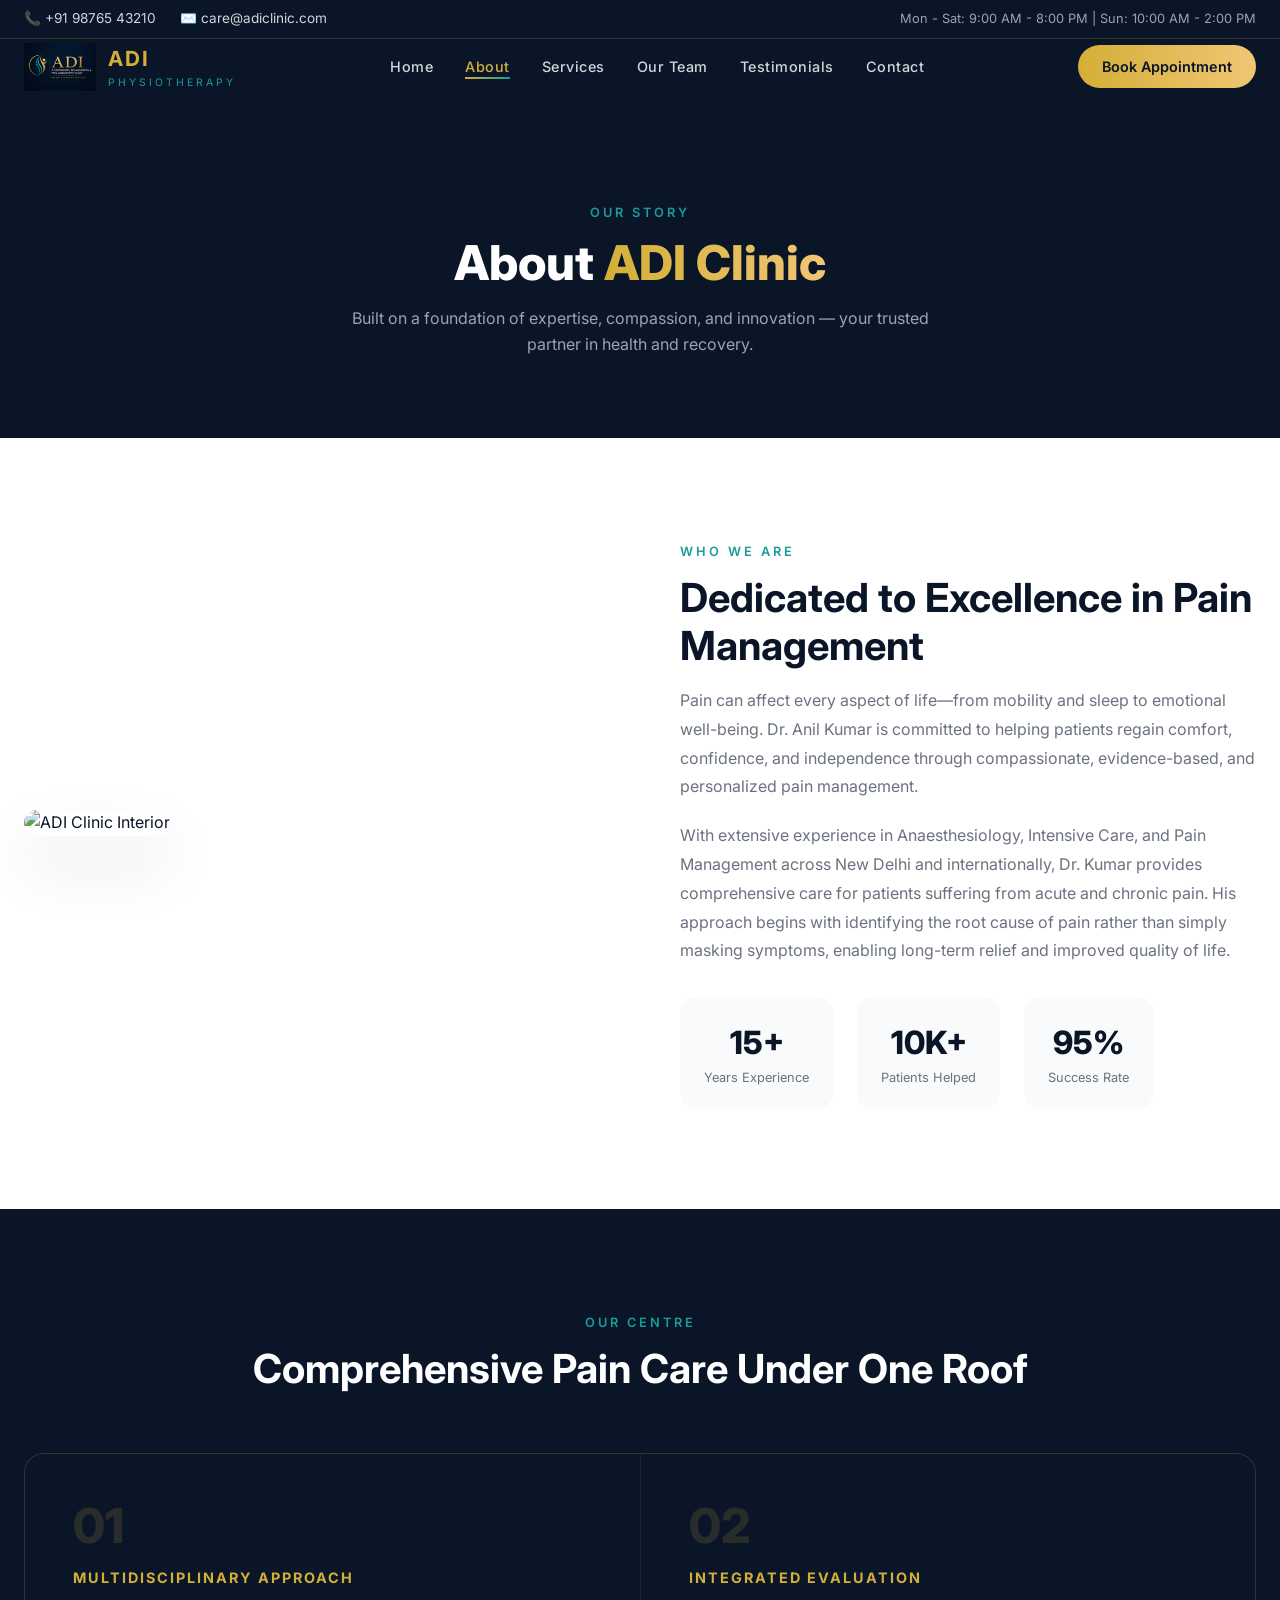
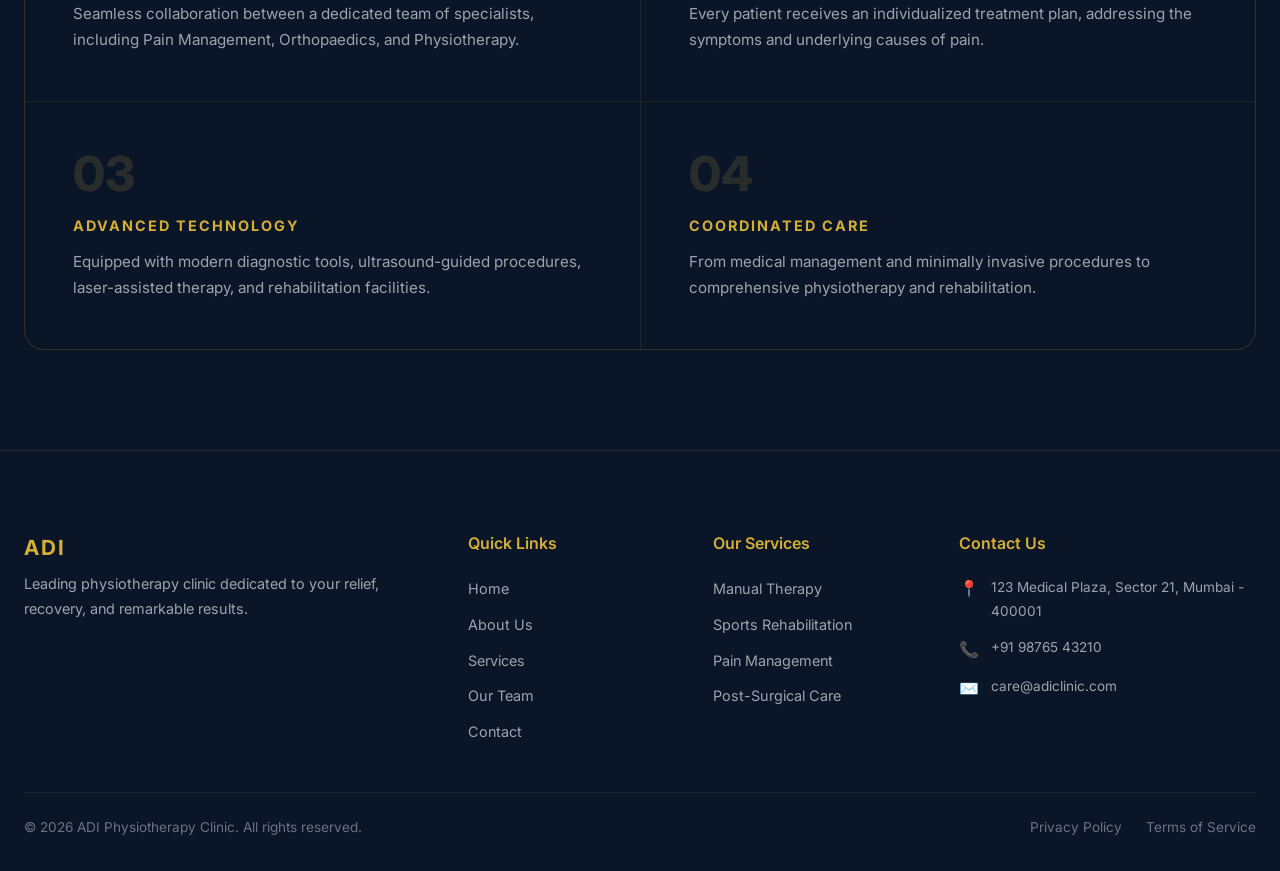
==== about.html @ 456bd3ba "Initial commit: Dr. Anil Kumar Pain Management Clinic Website - Complete HTML/CSS/JS frontend" ====
<!DOCTYPE html>
<html lang="en">
<head>
    <meta charset="UTF-8">
    <meta name="viewport" content="width=device-width, initial-scale=1.0">
    <meta name="description" content="About ADI Physiotherapy Clinic - Our story, philosophy, and commitment to exceptional patient care.">
    <title>About Us | ADI Physiotherapy Clinic</title>
    <link href="https://fonts.googleapis.com/css2?family=Inter:wght@300;400;500;600;700;800&display=swap" rel="stylesheet">
    <link rel="stylesheet" href="css/style.css">
</head>
<body>
    <!-- TOP BAR -->
    <div class="top-bar">
        <div class="container">
            <div class="top-bar-left">
                <a href="tel:+919876543210">📞 +91 98765 43210</a>
                <a href="mailto:care@adiclinic.com">✉️ care@adiclinic.com</a>
            </div>
            <div class="top-bar-right">Mon - Sat: 9:00 AM - 8:00 PM | Sun: 10:00 AM - 2:00 PM</div>
        </div>
    </div>

    <!-- HEADER -->
    <header id="main-header" class="scrolled">
        <nav class="container">
            <a href="index.html" class="logo-wrap">
                <img src="images/logo.png" alt="ADI Clinic Logo" class="logo-img" onerror="this.style.display='none'">
                <div><div class="logo-text-main">ADI</div><div class="logo-text-sub">PHYSIOTHERAPY</div></div>
            </a>
            <ul class="nav-links">
                <li><a href="index.html">Home</a></li>
                <li><a href="about.html" class="active">About</a></li>
                <li><a href="services.html">Services</a></li>
                <li><a href="team.html">Our Team</a></li>
                <li><a href="testimonials.html">Testimonials</a></li>
                <li><a href="contact.html">Contact</a></li>
            </ul>
            <a href="contact.html" class="btn-nav">Book Appointment</a>
            <button class="hamburger" id="hamburger">&#9776;</button>
        </nav>
    </header>

    <div class="mobile-menu" id="mobile-menu">
        <a href="index.html">Home</a>
        <a href="about.html">About</a>
        <a href="services.html">Services</a>
        <a href="team.html">Our Team</a>
        <a href="testimonials.html">Testimonials</a>
        <a href="contact.html">Contact</a>
    </div>

    <!-- PAGE HERO -->
    <section style="background:var(--navy); padding: 160px 0 80px; text-align:center;">
        <div class="container">
            <span class="section-tag fade-up">Our Story</span>
            <h1 class="hero-title fade-up" style="font-size:3rem; color:var(--white);">About <span>ADI Clinic</span></h1>
            <p style="color:var(--gray-400); max-width:600px; margin:16px auto 0;" class="fade-up">Built on a foundation of expertise, compassion, and innovation — your trusted partner in health and recovery.</p>
        </div>
    </section>

    <!-- ABOUT CONTENT -->
    <section>
        <div class="container">
            <div style="display:grid; grid-template-columns:1fr 1fr; gap:80px; align-items:center;">
                <div class="fade-up">
                    <img src="https://images.unsplash.com/photo-1519494026892-80bbd2d6fd0d?w=700&h=500&fit=crop" alt="ADI Clinic Interior" style="width:100%; border-radius:24px; box-shadow:0 30px 60px rgba(0,0,0,0.1);">
                </div>
                <div class="fade-up delay-2">
                    <span class="section-tag">Who We Are</span>
                    <h2 class="section-title">Dedicated to Excellence in Pain Management</h2>
                    <p style="color:var(--gray-500); line-height:1.8; margin-bottom:20px;">Pain can affect every aspect of life—from mobility and sleep to emotional well-being. Dr. Anil Kumar is committed to helping patients regain comfort, confidence, and independence through compassionate, evidence-based, and personalized pain management.</p>
                    <p style="color:var(--gray-500); line-height:1.8; margin-bottom:32px;">With extensive experience in Anaesthesiology, Intensive Care, and Pain Management across New Delhi and internationally, Dr. Kumar provides comprehensive care for patients suffering from acute and chronic pain. His approach begins with identifying the root cause of pain rather than simply masking symptoms, enabling long-term relief and improved quality of life.</p>
                    <div style="display:flex; gap:24px;">
                        <div style="padding:20px 24px; background:var(--gray-100); border-radius:16px; text-align:center;">
                            <div style="font-size:2rem; font-weight:800; color:var(--navy);">15+</div>
                            <div style="font-size:0.8rem; color:var(--gray-500);">Years Experience</div>
                        </div>
                        <div style="padding:20px 24px; background:var(--gray-100); border-radius:16px; text-align:center;">
                            <div style="font-size:2rem; font-weight:800; color:var(--navy);">10K+</div>
                            <div style="font-size:0.8rem; color:var(--gray-500);">Patients Helped</div>
                        </div>
                        <div style="padding:20px 24px; background:var(--gray-100); border-radius:16px; text-align:center;">
                            <div style="font-size:2rem; font-weight:800; color:var(--navy);">95%</div>
                            <div style="font-size:0.8rem; color:var(--gray-500);">Success Rate</div>
                        </div>
                    </div>
                </div>
            </div>
        </div>
    </section>

    <!-- PHILOSOPHY -->
    <section class="about-bg">
        <div class="container">
            <div class="fade-up" style="text-align:center; margin-bottom:60px;">
                <span class="section-tag">Our Centre</span>
                <h2 class="section-title white">Comprehensive Pain Care Under One Roof</h2>
            </div>
            <div class="manifesto-grid fade-up">
                <div class="manifesto-item"><div class="manifesto-num">01</div><h3>MULTIDISCIPLINARY APPROACH</h3><p>Seamless collaboration between a dedicated team of specialists, including Pain Management, Orthopaedics, and Physiotherapy.</p></div>
                <div class="manifesto-item"><div class="manifesto-num">02</div><h3>INTEGRATED EVALUATION</h3><p>Every patient receives an individualized treatment plan, addressing the symptoms and underlying causes of pain.</p></div>
                <div class="manifesto-item"><div class="manifesto-num">03</div><h3>ADVANCED TECHNOLOGY</h3><p>Equipped with modern diagnostic tools, ultrasound-guided procedures, laser-assisted therapy, and rehabilitation facilities.</p></div>
                <div class="manifesto-item"><div class="manifesto-num">04</div><h3>COORDINATED CARE</h3><p>From medical management and minimally invasive procedures to comprehensive physiotherapy and rehabilitation.</p></div>
            </div>
        </div>
    </section>

    <!-- FOOTER -->
    <footer>
        <div class="container">
            <div class="footer-grid">
                <div class="footer-col">
                    <div class="logo-text-main" style="margin-bottom:8px;">ADI</div>
                    <p>Leading physiotherapy clinic dedicated to your relief, recovery, and remarkable results.</p>
                </div>
                <div class="footer-col"><h3>Quick Links</h3><ul><li><a href="index.html">Home</a></li><li><a href="about.html">About Us</a></li><li><a href="services.html">Services</a></li><li><a href="team.html">Our Team</a></li><li><a href="contact.html">Contact</a></li></ul></div>
                <div class="footer-col"><h3>Our Services</h3><ul><li><a href="services.html">Manual Therapy</a></li><li><a href="services.html">Sports Rehabilitation</a></li><li><a href="services.html">Pain Management</a></li><li><a href="services.html">Post-Surgical Care</a></li></ul></div>
                <div class="footer-col"><h3>Contact Us</h3><div class="footer-ci"><span>📍</span><p>123 Medical Plaza, Sector 21, Mumbai - 400001</p></div><div class="footer-ci"><span>📞</span><a href="tel:+919876543210">+91 98765 43210</a></div><div class="footer-ci"><span>✉️</span><a href="mailto:care@adiclinic.com">care@adiclinic.com</a></div></div>
            </div>
            <div class="footer-bottom"><p>&copy; 2026 ADI Physiotherapy Clinic. All rights reserved.</p><div class="footer-bottom-links"><a href="#">Privacy Policy</a><a href="#">Terms of Service</a></div></div>
        </div>
    </footer>

    <script src="js/main.js"></script>
</body>
</html>
---- css/style.css ----
/* ============================================================
   ADI Physiotherapy Clinic - Main Stylesheet
   Cloned from Emergent React App
   Colors: Navy #0a1628 | Gold #d4af37 | Teal #1a9b9b
   ============================================================ */

@import url('https://fonts.googleapis.com/css2?family=Inter:wght@300;400;500;600;700;800&display=swap');

:root {
  --navy: #0a1628;
  --navy-mid: #0d1b2a;
  --gold: #d4af37;
  --gold-light: #f0c674;
  --teal: #1a9b9b;
  --white: #ffffff;
  --gray-100: #f9fafb;
  --gray-200: #e5e7eb;
  --gray-300: #d1d5db;
  --gray-400: #9ca3af;
  --gray-500: #6b7280;
  --transition: all 0.3s ease;
}

*, *::before, *::after { margin: 0; padding: 0; box-sizing: border-box; }

html { scroll-behavior: smooth; }

body {
  font-family: 'Inter', sans-serif;
  background-color: var(--white);
  color: var(--navy);
  overflow-x: hidden;
  line-height: 1.6;
}

a { text-decoration: none; color: inherit; }
img { max-width: 100%; }
button { cursor: pointer; border: none; font-family: inherit; }

.container {
  max-width: 1280px;
  margin: 0 auto;
  padding: 0 24px;
}

/* ===== TOP BAR ===== */
.top-bar {
  background-color: var(--navy);
  border-bottom: 1px solid rgba(212, 175, 55, 0.2);
  padding: 8px 0;
}
.top-bar .container {
  display: flex;
  justify-content: space-between;
  align-items: center;
  font-size: 0.85rem;
}
.top-bar-left {
  display: flex;
  align-items: center;
  gap: 24px;
  color: var(--gray-300);
}
.top-bar-left a {
  display: flex;
  align-items: center;
  gap: 8px;
  color: var(--gray-300);
  transition: var(--transition);
}
.top-bar-left a:hover { color: var(--gold); }
.top-bar-right {
  color: var(--gray-400);
  font-size: 0.8rem;
}

/* ===== HEADER / NAV ===== */
header {
  position: fixed;
  top: 42px;
  left: 0;
  right: 0;
  z-index: 999;
  transition: background 0.5s ease, backdrop-filter 0.5s ease, box-shadow 0.5s ease;
}
header.scrolled {
  background: rgba(10, 22, 40, 0.95);
  backdrop-filter: blur(20px);
  box-shadow: 0 4px 30px rgba(212, 175, 55, 0.05);
}
header nav {
  padding: 16px 24px;
  max-width: 1280px;
  margin: 0 auto;
  display: flex;
  align-items: center;
  justify-content: space-between;
}
.logo-wrap {
  display: flex;
  align-items: center;
  gap: 12px;
}
.logo-img {
  height: 48px;
  width: auto;
}
.logo-text-main {
  font-size: 1.3rem;
  font-weight: 700;
  color: var(--gold);
  letter-spacing: 2px;
}
.logo-text-sub {
  font-size: 0.65rem;
  color: var(--teal);
  letter-spacing: 3px;
  text-transform: uppercase;
}
.nav-links {
  display: flex;
  align-items: center;
  gap: 32px;
  list-style: none;
}
.nav-links a {
  color: var(--gray-300);
  font-size: 0.9rem;
  font-weight: 500;
  letter-spacing: 0.5px;
  position: relative;
  padding-bottom: 4px;
  transition: color 0.3s ease;
}
.nav-links a:hover, .nav-links a.active {
  color: var(--gold);
}
.nav-links a::after {
  content: '';
  position: absolute;
  bottom: 0;
  left: 0;
  right: 0;
  height: 2px;
  background: linear-gradient(to right, var(--gold), var(--teal));
  transform: scaleX(0);
  transition: transform 0.3s ease;
}
.nav-links a.active::after, .nav-links a:hover::after {
  transform: scaleX(1);
}
.btn-nav {
  background: linear-gradient(to right, var(--gold), var(--gold-light));
  color: var(--navy);
  padding: 10px 24px;
  border-radius: 50px;
  font-weight: 600;
  font-size: 0.9rem;
  transition: var(--transition);
}
.btn-nav:hover {
  box-shadow: 0 8px 25px rgba(212, 175, 55, 0.5);
  transform: scale(1.05);
}
.hamburger {
  display: none;
  color: var(--gold);
  font-size: 1.5rem;
  background: none;
}

/* Mobile Menu */
.mobile-menu {
  display: none;
  position: fixed;
  top: 42px;
  right: 0;
  bottom: 0;
  width: 300px;
  background: var(--navy-mid);
  z-index: 1000;
  padding: 80px 32px 32px;
  flex-direction: column;
  gap: 24px;
  box-shadow: -5px 0 30px rgba(0,0,0,0.5);
  transform: translateX(100%);
  transition: transform 0.4s ease;
}
.mobile-menu.open {
  display: flex;
  transform: translateX(0);
}
.mobile-menu a {
  color: var(--gray-300);
  font-size: 1.1rem;
  font-weight: 500;
  transition: color 0.3s;
}
.mobile-menu a:hover { color: var(--gold); }

/* ===== HERO ===== */
.hero {
  min-height: 100vh;
  background: var(--navy);
  display: flex;
  align-items: center;
  padding-top: 120px;
  padding-bottom: 80px;
  position: relative;
  overflow: hidden;
}
.hero::before {
  content: '';
  position: absolute;
  top: -200px;
  right: -200px;
  width: 700px;
  height: 700px;
  background: radial-gradient(circle, rgba(212,175,55,0.06) 0%, transparent 70%);
  border-radius: 50%;
}
.hero::after {
  content: '';
  position: absolute;
  bottom: -200px;
  left: -200px;
  width: 600px;
  height: 600px;
  background: radial-gradient(circle, rgba(26,155,155,0.05) 0%, transparent 70%);
  border-radius: 50%;
}
.hero .container {
  display: grid;
  grid-template-columns: 1fr 1fr;
  gap: 60px;
  align-items: center;
  position: relative;
  z-index: 1;
}
.hero-tag {
  display: inline-block;
  background: rgba(212,175,55,0.1);
  border: 1px solid rgba(212,175,55,0.3);
  color: var(--gold);
  padding: 6px 16px;
  border-radius: 50px;
  font-size: 0.8rem;
  font-weight: 600;
  letter-spacing: 2px;
  text-transform: uppercase;
  margin-bottom: 20px;
}
.hero-title {
  font-size: 3.5rem;
  font-weight: 800;
  color: var(--white);
  line-height: 1.15;
  margin-bottom: 16px;
}
.hero-title span {
  background: linear-gradient(to right, var(--gold), var(--gold-light));
  -webkit-background-clip: text;
  -webkit-text-fill-color: transparent;
  background-clip: text;
}
.hero-tagline {
  font-size: 1rem;
  color: var(--teal);
  font-weight: 600;
  letter-spacing: 3px;
  text-transform: uppercase;
  margin-bottom: 24px;
}
.hero-desc {
  font-size: 1.1rem;
  color: var(--gray-400);
  margin-bottom: 40px;
  line-height: 1.8;
}
.hero-btns {
  display: flex;
  gap: 16px;
  flex-wrap: wrap;
  margin-bottom: 50px;
}
.btn-gold {
  display: inline-block;
  background: linear-gradient(to right, var(--gold), var(--gold-light));
  color: var(--navy);
  padding: 14px 32px;
  border-radius: 50px;
  font-weight: 700;
  font-size: 0.95rem;
  transition: var(--transition);
}
.btn-gold:hover {
  box-shadow: 0 10px 30px rgba(212,175,55,0.4);
  transform: translateY(-3px);
}
.btn-outline-gold {
  display: inline-block;
  border: 2px solid rgba(212,175,55,0.4);
  color: var(--gold);
  padding: 14px 32px;
  border-radius: 50px;
  font-weight: 600;
  font-size: 0.95rem;
  transition: var(--transition);
}
.btn-outline-gold:hover {
  background: rgba(212,175,55,0.1);
  border-color: var(--gold);
}
.hero-stats {
  display: flex;
  gap: 40px;
}
.stat-item { text-align: left; }
.stat-number {
  font-size: 1.8rem;
  font-weight: 800;
  color: var(--gold);
  line-height: 1;
}
.stat-label {
  font-size: 0.8rem;
  color: var(--gray-500);
  margin-top: 4px;
}

/* Hero Visual */
.hero-visual {
  position: relative;
  display: flex;
  justify-content: center;
  align-items: center;
}
.hero-circle-outer {
  width: 500px;
  height: 500px;
  border: 1px dashed rgba(212,175,55,0.15);
  border-radius: 50%;
  display: flex;
  align-items: center;
  justify-content: center;
  position: relative;
  animation: rotateSlow 30s linear infinite;
}
.hero-circle-mid {
  width: 380px;
  height: 380px;
  border: 1px dashed rgba(26,155,155,0.2);
  border-radius: 50%;
  display: flex;
  align-items: center;
  justify-content: center;
  position: relative;
  animation: rotateSlow 20s linear infinite reverse;
}
.hero-circle-inner {
  width: 280px;
  height: 280px;
  border-radius: 50%;
  background: linear-gradient(135deg, #0d2040, #162535);
  display: flex;
  align-items: center;
  justify-content: center;
  overflow: hidden;
  box-shadow: 0 0 60px rgba(212,175,55,0.1), inset 0 0 40px rgba(0,0,0,0.3);
}
.hero-circle-inner img {
  width: 100%;
  height: 100%;
  object-fit: cover;
  border-radius: 50%;
}
@keyframes rotateSlow {
  from { transform: rotate(0deg); }
  to { transform: rotate(360deg); }
}
/* Floating badges */
.float-badge {
  position: absolute;
  background: rgba(13, 27, 42, 0.9);
  border: 1px solid rgba(212,175,55,0.2);
  backdrop-filter: blur(10px);
  border-radius: 16px;
  padding: 12px 20px;
  display: flex;
  align-items: center;
  gap: 12px;
  box-shadow: 0 10px 30px rgba(0,0,0,0.3);
  animation: floatBob 4s ease-in-out infinite;
  z-index: 2;
}
.float-badge:nth-child(2) { animation-delay: 2s; }
.float-badge-icon {
  width: 40px;
  height: 40px;
  background: rgba(212,175,55,0.1);
  border-radius: 50%;
  display: flex;
  align-items: center;
  justify-content: center;
  font-size: 1.2rem;
  color: var(--gold);
}
.float-badge-text { color: var(--white); }
.float-badge-text strong { display: block; font-size: 1rem; font-weight: 700; color: var(--gold); }
.float-badge-text span { font-size: 0.75rem; color: var(--gray-400); }
.badge-top { top: 8%; right: 5%; }
.badge-bottom { bottom: 10%; left: 5%; }
@keyframes floatBob {
  0%, 100% { transform: translateY(0px); }
  50% { transform: translateY(-10px); }
}

/* ===== SECTIONS GENERAL ===== */
section { padding: 100px 0; }
.section-tag {
  display: inline-block;
  color: var(--teal);
  font-size: 0.8rem;
  font-weight: 600;
  letter-spacing: 3px;
  text-transform: uppercase;
  margin-bottom: 12px;
}
.section-title {
  font-size: 2.5rem;
  font-weight: 700;
  color: var(--navy);
  line-height: 1.2;
  margin-bottom: 16px;
}
.section-title.white { color: var(--white); }
.section-subtitle {
  font-size: 1rem;
  color: var(--gray-500);
  max-width: 600px;
}
.text-center { text-align: center; }
.text-center .section-subtitle { margin: 0 auto; }

/* ===== ABOUT / MANIFESTO ===== */
.about-bg {
  background-color: var(--navy);
}
.manifesto-grid {
  display: grid;
  grid-template-columns: repeat(2, 1fr);
  gap: 1px;
  background: rgba(212,175,55,0.1);
  border: 1px solid rgba(212,175,55,0.1);
  border-radius: 20px;
  overflow: hidden;
}
.manifesto-item {
  padding: 48px;
  background: var(--navy);
  transition: background 0.3s;
}
.manifesto-item:hover { background: rgba(212,175,55,0.03); }
.manifesto-num {
  font-size: 3rem;
  font-weight: 800;
  color: rgba(212,175,55,0.15);
  line-height: 1;
  margin-bottom: 16px;
}
.manifesto-item h3 {
  font-size: 0.9rem;
  font-weight: 700;
  color: var(--gold);
  letter-spacing: 2px;
  text-transform: uppercase;
  margin-bottom: 12px;
}
.manifesto-item p { color: var(--gray-400); font-size: 0.95rem; line-height: 1.7; }

/* Stats Row */
.stats-row {
  display: grid;
  grid-template-columns: repeat(4, 1fr);
  gap: 2px;
  background: rgba(212,175,55,0.1);
  border-radius: 16px;
  overflow: hidden;
  margin-top: 80px;
}
.stat-box {
  background: rgba(13,27,42,0.8);
  padding: 40px 24px;
  text-align: center;
  transition: background 0.3s;
}
.stat-box:hover { background: rgba(212,175,55,0.05); }
.stat-box-num {
  font-size: 2.5rem;
  font-weight: 800;
  background: linear-gradient(to right, var(--gold), var(--gold-light));
  -webkit-background-clip: text;
  -webkit-text-fill-color: transparent;
  background-clip: text;
  line-height: 1;
  margin-bottom: 8px;
}
.stat-box-label { color: var(--gray-400); font-size: 0.85rem; }

/* ===== SERVICES ===== */
.services-bg { background-color: var(--gray-100); }
.services-grid {
  display: grid;
  grid-template-columns: repeat(3, 1fr);
  gap: 24px;
}
.service-card {
  background: var(--white);
  border: 1px solid var(--gray-200);
  border-radius: 20px;
  padding: 40px;
  transition: var(--transition);
  position: relative;
  overflow: hidden;
}
.service-card::before {
  content: '';
  position: absolute;
  top: 0;
  left: 0;
  right: 0;
  height: 3px;
  background: linear-gradient(to right, var(--gold), var(--teal));
  transform: scaleX(0);
  transition: transform 0.3s;
  transform-origin: left;
}
.service-card:hover::before { transform: scaleX(1); }
.service-card:hover {
  border-color: rgba(212,175,55,0.3);
  box-shadow: 0 20px 40px rgba(0,0,0,0.06);
  transform: translateY(-5px);
}
.service-num {
  font-size: 3rem;
  font-weight: 800;
  color: rgba(10,22,40,0.05);
  line-height: 1;
  margin-bottom: 12px;
}
.service-icon-box {
  width: 56px;
  height: 56px;
  background: linear-gradient(135deg, rgba(212,175,55,0.1), rgba(26,155,155,0.1));
  border-radius: 16px;
  display: flex;
  align-items: center;
  justify-content: center;
  font-size: 1.5rem;
  margin-bottom: 20px;
  color: var(--teal);
}
.service-card h3 {
  font-size: 1.2rem;
  font-weight: 700;
  color: var(--navy);
  margin-bottom: 12px;
}
.service-card p {
  color: var(--gray-500);
  font-size: 0.9rem;
  line-height: 1.7;
  margin-bottom: 20px;
}
.service-features {
  list-style: none;
  display: flex;
  flex-direction: column;
  gap: 8px;
}
.service-features li {
  font-size: 0.85rem;
  color: var(--gray-400);
  display: flex;
  align-items: center;
  gap: 8px;
}
.service-features li::before {
  content: '✦';
  color: var(--gold);
  font-size: 0.65rem;
}

/* ===== TEAM ===== */
.team-grid {
  display: grid;
  grid-template-columns: repeat(4, 1fr);
  gap: 24px;
}
.team-card {
  background: var(--navy);
  border: 1px solid rgba(212,175,55,0.1);
  border-radius: 20px;
  overflow: hidden;
  transition: var(--transition);
}
.team-card:hover {
  border-color: rgba(212,175,55,0.3);
  transform: translateY(-5px);
  box-shadow: 0 20px 40px rgba(0,0,0,0.2);
}
.team-img-wrap {
  position: relative;
  overflow: hidden;
  height: 300px;
}
.team-img-wrap img {
  width: 100%;
  height: 100%;
  object-fit: cover;
  transition: transform 0.5s ease;
}
.team-card:hover .team-img-wrap img { transform: scale(1.05); }
.team-overlay {
  position: absolute;
  inset: 0;
  background: linear-gradient(to top, rgba(10,22,40,0.9), transparent);
}
.team-info { padding: 24px; }
.team-info h3 { color: var(--white); font-size: 1.1rem; margin-bottom: 4px; }
.team-info .role { color: var(--gold); font-size: 0.85rem; font-weight: 500; margin-bottom: 8px; }
.team-info .qual { color: var(--gray-400); font-size: 0.8rem; line-height: 1.5; }
.team-exp {
  display: inline-block;
  background: rgba(212,175,55,0.1);
  border: 1px solid rgba(212,175,55,0.2);
  color: var(--gold);
  padding: 4px 12px;
  border-radius: 50px;
  font-size: 0.8rem;
  margin-top: 12px;
}

/* ===== TESTIMONIALS ===== */
.testi-bg { background: var(--navy); }
.testi-grid {
  display: grid;
  grid-template-columns: repeat(3, 1fr);
  gap: 24px;
}
.testi-card {
  border: 1px solid rgba(212,175,55,0.1);
  border-radius: 20px;
  padding: 40px;
  transition: var(--transition);
  background: rgba(13,27,42,0.5);
}
.testi-card:hover, .testi-card.active {
  background: var(--navy-mid);
  border-color: rgba(212,175,55,0.3);
}
.testi-stars {
  color: var(--gold);
  font-size: 1.1rem;
  letter-spacing: 2px;
  margin-bottom: 16px;
}
.testi-quote {
  font-size: 0.95rem;
  color: var(--gray-300);
  line-height: 1.8;
  margin-bottom: 24px;
  font-style: italic;
}
.testi-name { font-size: 1rem; font-weight: 700; color: var(--white); margin-bottom: 4px; }
.testi-role { font-size: 0.85rem; color: var(--teal); }

/* ===== CONTACT ===== */
.contact-bg { background: var(--gray-100); }
.contact-grid {
  display: grid;
  grid-template-columns: 1fr 1fr;
  gap: 60px;
}
.contact-info h2 { font-size: 2rem; font-weight: 700; margin-bottom: 16px; }
.contact-info p { color: var(--gray-500); margin-bottom: 40px; }
.contact-item {
  display: flex;
  align-items: flex-start;
  gap: 16px;
  margin-bottom: 28px;
}
.contact-icon {
  width: 48px;
  height: 48px;
  background: var(--navy);
  border-radius: 12px;
  display: flex;
  align-items: center;
  justify-content: center;
  font-size: 1.2rem;
  flex-shrink: 0;
  color: var(--teal);
}
.contact-detail h4 { font-size: 0.9rem; font-weight: 600; color: var(--navy); margin-bottom: 4px; }
.contact-detail p { font-size: 0.9rem; color: var(--gray-500); margin: 0; }
.contact-form {
  background: var(--white);
  border-radius: 24px;
  padding: 48px;
  box-shadow: 0 20px 60px rgba(0,0,0,0.05);
}
.form-row { margin-bottom: 20px; }
.form-row label { display: block; font-size: 0.85rem; font-weight: 600; color: var(--navy); margin-bottom: 8px; }
.form-row input, .form-row textarea, .form-row select {
  width: 100%;
  padding: 14px 18px;
  border: 1.5px solid var(--gray-200);
  border-radius: 12px;
  font-family: inherit;
  font-size: 0.95rem;
  outline: none;
  transition: border-color 0.3s;
  background: var(--white);
}
.form-row input:focus, .form-row textarea:focus {
  border-color: var(--gold);
}
.form-row textarea { resize: vertical; min-height: 120px; }
.btn-submit {
  width: 100%;
  background: linear-gradient(to right, var(--gold), var(--gold-light));
  color: var(--navy);
  padding: 15px;
  border-radius: 50px;
  font-weight: 700;
  font-size: 1rem;
  transition: var(--transition);
  border: none;
}
.btn-submit:hover {
  box-shadow: 0 10px 30px rgba(212,175,55,0.4);
  transform: translateY(-2px);
}

/* ===== FOOTER ===== */
footer {
  background: var(--navy);
  border-top: 1px solid rgba(212,175,55,0.15);
  padding: 80px 0 32px;
}
.footer-grid {
  display: grid;
  grid-template-columns: 2fr 1fr 1fr 1.5fr;
  gap: 48px;
  margin-bottom: 48px;
}
.footer-col h3 {
  color: var(--gold);
  font-size: 1rem;
  font-weight: 600;
  margin-bottom: 20px;
}
.footer-col p { color: var(--gray-400); font-size: 0.9rem; line-height: 1.7; }
.footer-col ul { list-style: none; display: flex; flex-direction: column; gap: 10px; }
.footer-col ul a {
  color: var(--gray-400);
  font-size: 0.9rem;
  transition: color 0.3s;
}
.footer-col ul a:hover { color: var(--gold); }
.footer-socials { display: flex; gap: 12px; margin-top: 20px; }
.social-btn {
  width: 40px;
  height: 40px;
  background: rgba(26,155,155,0.1);
  border-radius: 50%;
  display: flex;
  align-items: center;
  justify-content: center;
  color: var(--teal);
  font-size: 1rem;
  transition: var(--transition);
}
.social-btn:hover { background: var(--teal); color: var(--white); }
.footer-ci { display: flex; align-items: flex-start; gap: 12px; margin-bottom: 14px; }
.footer-ci svg, .footer-ci span.ci-icon { color: var(--teal); flex-shrink: 0; margin-top: 2px; }
.footer-ci a, .footer-ci p { color: var(--gray-400); font-size: 0.85rem; margin: 0; transition: color 0.3s; }
.footer-ci a:hover { color: var(--gold); }
.footer-bottom {
  border-top: 1px solid rgba(212,175,55,0.1);
  padding-top: 24px;
  display: flex;
  justify-content: space-between;
  align-items: center;
}
.footer-bottom p { color: var(--gray-500); font-size: 0.85rem; }
.footer-bottom-links { display: flex; gap: 24px; }
.footer-bottom-links a { color: var(--gray-500); font-size: 0.85rem; transition: color 0.3s; }
.footer-bottom-links a:hover { color: var(--gold); }

/* ===== ANIMATIONS ===== */
.fade-up {
  opacity: 0;
  transform: translateY(30px);
  transition: opacity 0.7s ease, transform 0.7s ease;
}
.fade-up.visible {
  opacity: 1;
  transform: translateY(0);
}
.fade-up.delay-1 { transition-delay: 0.1s; }
.fade-up.delay-2 { transition-delay: 0.2s; }
.fade-up.delay-3 { transition-delay: 0.3s; }
.fade-up.delay-4 { transition-delay: 0.4s; }
.fade-up.delay-5 { transition-delay: 0.5s; }

/* ===== RESPONSIVE ===== */
@media (max-width: 1100px) {
  .team-grid { grid-template-columns: repeat(2, 1fr); }
  .services-grid { grid-template-columns: repeat(2, 1fr); }
}

@media (max-width: 900px) {
  .hero .container { grid-template-columns: 1fr; text-align: center; }
  .hero-btns { justify-content: center; }
  .hero-stats { justify-content: center; }
  .hero-visual { display: none; }
  .manifesto-grid { grid-template-columns: 1fr; }
  .stats-row { grid-template-columns: repeat(2, 1fr); }
  .contact-grid { grid-template-columns: 1fr; }
  .footer-grid { grid-template-columns: 1fr 1fr; }
  .testi-grid { grid-template-columns: 1fr; }
}

@media (max-width: 768px) {
  .nav-links, .btn-nav { display: none; }
  .hamburger { display: block; }
  section { padding: 60px 0; }
  .hero-title { font-size: 2.5rem; }
  .section-title { font-size: 2rem; }
  .services-grid { grid-template-columns: 1fr; }
  .team-grid { grid-template-columns: 1fr; }
  .footer-grid { grid-template-columns: 1fr; }
  .footer-bottom { flex-direction: column; gap: 12px; text-align: center; }
  .hero-circle-outer { width: 300px; height: 300px; }
  .hero-circle-mid { width: 220px; height: 220px; }
  .hero-circle-inner { width: 160px; height: 160px; }
}

@media (max-width: 480px) {
  .top-bar-right, .top-bar-left a:last-child { display: none; }
  .stats-row { grid-template-columns: 1fr 1fr; }
  .hero-stats { gap: 20px; }
}

/* Animated SVG Icons */
.icon-animated { transition: transform 0.3s ease; stroke: currentColor; fill: none; stroke-width: 2; stroke-linecap: round; stroke-linejoin: round; }
.service-card:hover .icon-animated { transform: scale(1.2) rotate(5deg); }
.contact-item:hover .icon-animated { transform: scale(1.1) translateY(-2px); }
.footer-ci:hover .icon-animated { transform: scale(1.1) translateX(2px); }
.top-bar-left a:hover .icon-animated { transform: scale(1.1); }
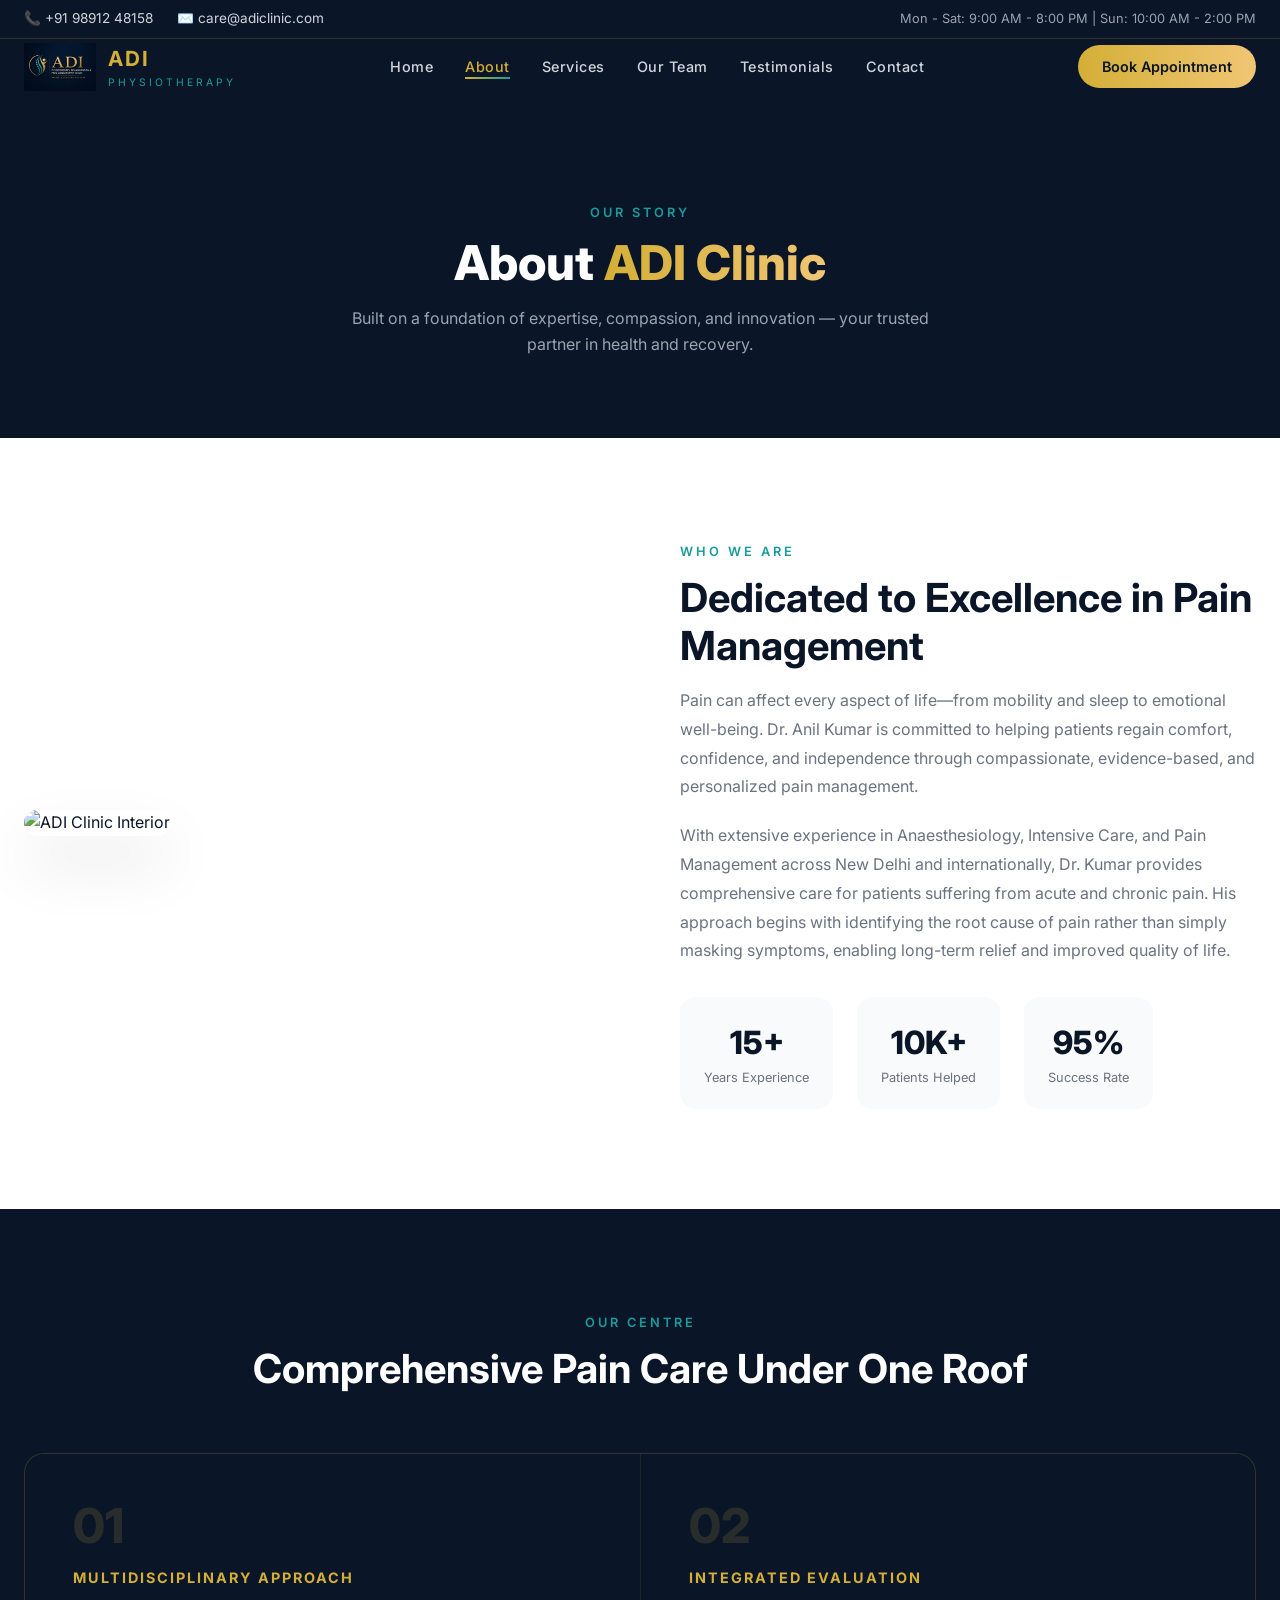
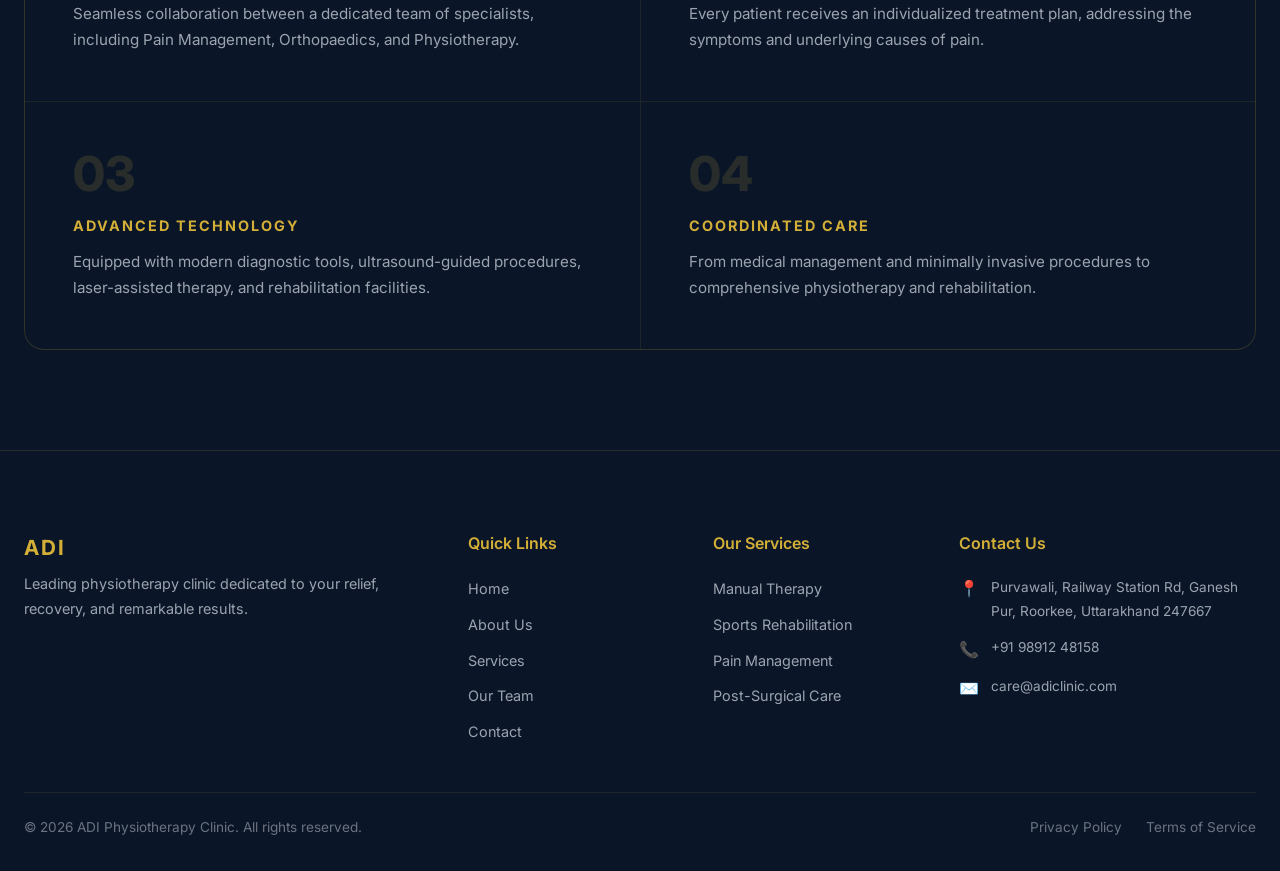
==== commit 723b3939: "Update contact details and remove placeholder doctors" ====
--- a/about.html
+++ b/about.html
@@ -13,7 +13,7 @@
     <div class="top-bar">
         <div class="container">
             <div class="top-bar-left">
-                <a href="tel:+919876543210">📞 +91 98765 43210</a>
+                <a href="tel:+919891248158">📞 +91 98912 48158</a>
                 <a href="mailto:care@adiclinic.com">✉️ care@adiclinic.com</a>
             </div>
             <div class="top-bar-right">Mon - Sat: 9:00 AM - 8:00 PM | Sun: 10:00 AM - 2:00 PM</div>
@@ -115,7 +115,7 @@
                 </div>
                 <div class="footer-col"><h3>Quick Links</h3><ul><li><a href="index.html">Home</a></li><li><a href="about.html">About Us</a></li><li><a href="services.html">Services</a></li><li><a href="team.html">Our Team</a></li><li><a href="contact.html">Contact</a></li></ul></div>
                 <div class="footer-col"><h3>Our Services</h3><ul><li><a href="services.html">Manual Therapy</a></li><li><a href="services.html">Sports Rehabilitation</a></li><li><a href="services.html">Pain Management</a></li><li><a href="services.html">Post-Surgical Care</a></li></ul></div>
-                <div class="footer-col"><h3>Contact Us</h3><div class="footer-ci"><span>📍</span><p>123 Medical Plaza, Sector 21, Mumbai - 400001</p></div><div class="footer-ci"><span>📞</span><a href="tel:+919876543210">+91 98765 43210</a></div><div class="footer-ci"><span>✉️</span><a href="mailto:care@adiclinic.com">care@adiclinic.com</a></div></div>
+                <div class="footer-col"><h3>Contact Us</h3><div class="footer-ci"><span>📍</span><p>Purvawali, Railway Station Rd, Ganesh Pur, Roorkee, Uttarakhand 247667</p></div><div class="footer-ci"><span>📞</span><a href="tel:+919891248158">+91 98912 48158</a></div><div class="footer-ci"><span>✉️</span><a href="mailto:care@adiclinic.com">care@adiclinic.com</a></div></div>
             </div>
             <div class="footer-bottom"><p>&copy; 2026 ADI Physiotherapy Clinic. All rights reserved.</p><div class="footer-bottom-links"><a href="#">Privacy Policy</a><a href="#">Terms of Service</a></div></div>
         </div>
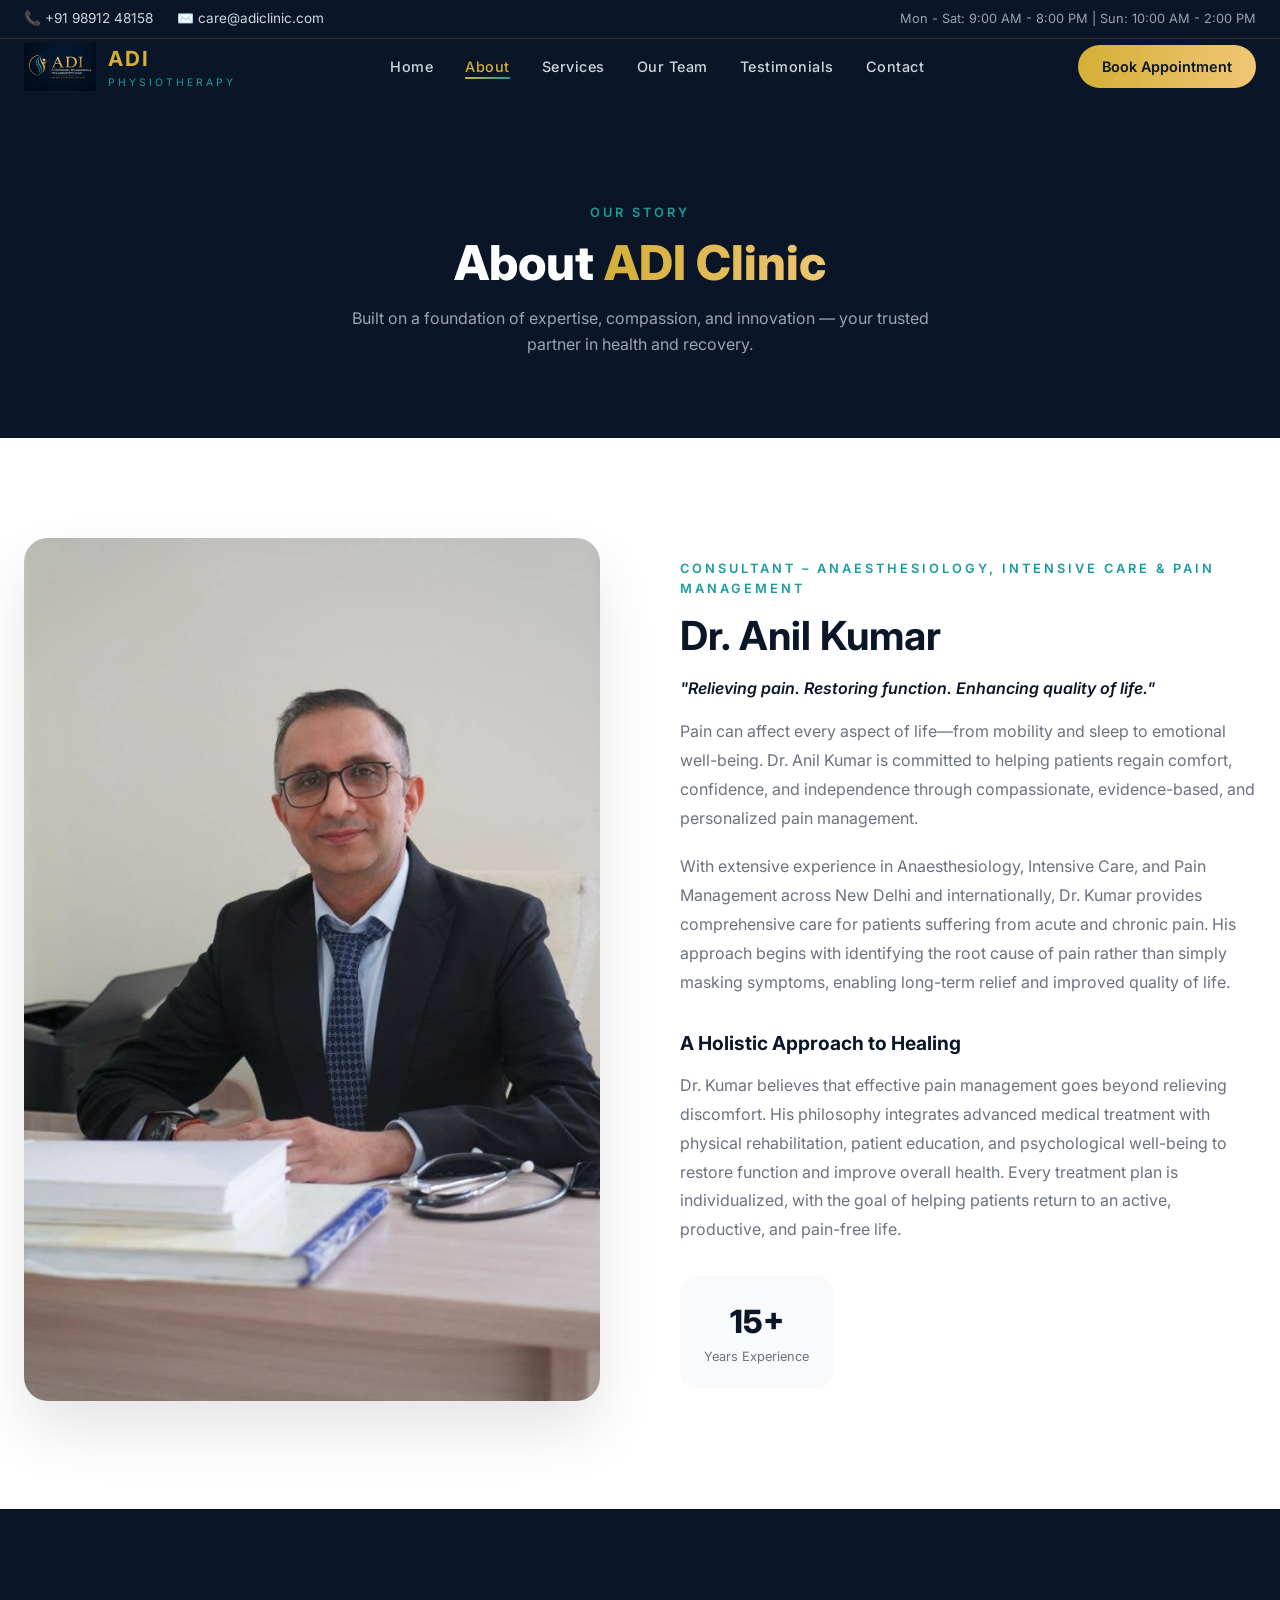
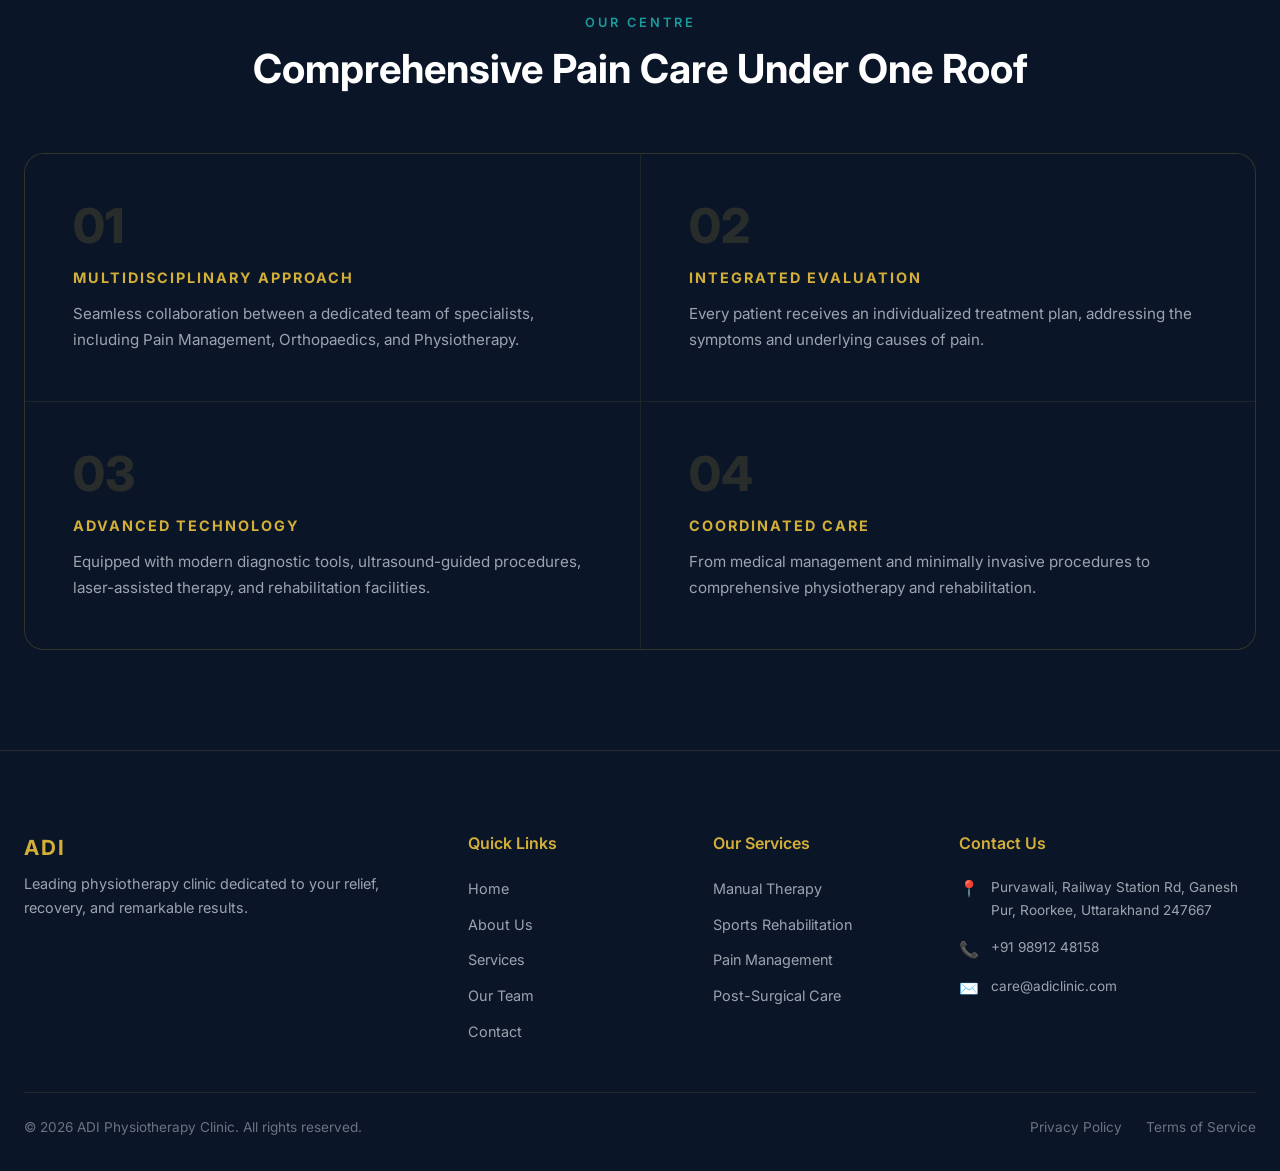
==== commit 2a901367: "Update Dr. Anil Kumar profile and photo" ====
--- a/about.html
+++ b/about.html
@@ -63,25 +63,22 @@
         <div class="container">
             <div style="display:grid; grid-template-columns:1fr 1fr; gap:80px; align-items:center;">
                 <div class="fade-up">
-                    <img src="https://images.unsplash.com/photo-1519494026892-80bbd2d6fd0d?w=700&h=500&fit=crop" alt="ADI Clinic Interior" style="width:100%; border-radius:24px; box-shadow:0 30px 60px rgba(0,0,0,0.1);">
+                    <img src="images/dr_anil_kumar.jpg" alt="Dr. Anil Kumar" style="width:100%; border-radius:24px; box-shadow:0 30px 60px rgba(0,0,0,0.1);">
                 </div>
                 <div class="fade-up delay-2">
-                    <span class="section-tag">Who We Are</span>
-                    <h2 class="section-title">Dedicated to Excellence in Pain Management</h2>
+                    <span class="section-tag">Consultant – Anaesthesiology, Intensive Care & Pain Management</span>
+                    <h2 class="section-title">Dr. Anil Kumar</h2>
+                    <p style="font-weight: 600; font-style: italic; color:var(--navy); margin-bottom:16px;">"Relieving pain. Restoring function. Enhancing quality of life."</p>
                     <p style="color:var(--gray-500); line-height:1.8; margin-bottom:20px;">Pain can affect every aspect of life—from mobility and sleep to emotional well-being. Dr. Anil Kumar is committed to helping patients regain comfort, confidence, and independence through compassionate, evidence-based, and personalized pain management.</p>
                     <p style="color:var(--gray-500); line-height:1.8; margin-bottom:32px;">With extensive experience in Anaesthesiology, Intensive Care, and Pain Management across New Delhi and internationally, Dr. Kumar provides comprehensive care for patients suffering from acute and chronic pain. His approach begins with identifying the root cause of pain rather than simply masking symptoms, enabling long-term relief and improved quality of life.</p>
+                    
+                    <h3 style="color:var(--navy); margin-bottom: 12px; font-size: 1.2rem;">A Holistic Approach to Healing</h3>
+                    <p style="color:var(--gray-500); line-height:1.8; margin-bottom:32px;">Dr. Kumar believes that effective pain management goes beyond relieving discomfort. His philosophy integrates advanced medical treatment with physical rehabilitation, patient education, and psychological well-being to restore function and improve overall health. Every treatment plan is individualized, with the goal of helping patients return to an active, productive, and pain-free life.</p>
+
                     <div style="display:flex; gap:24px;">
                         <div style="padding:20px 24px; background:var(--gray-100); border-radius:16px; text-align:center;">
                             <div style="font-size:2rem; font-weight:800; color:var(--navy);">15+</div>
                             <div style="font-size:0.8rem; color:var(--gray-500);">Years Experience</div>
-                        </div>
-                        <div style="padding:20px 24px; background:var(--gray-100); border-radius:16px; text-align:center;">
-                            <div style="font-size:2rem; font-weight:800; color:var(--navy);">10K+</div>
-                            <div style="font-size:0.8rem; color:var(--gray-500);">Patients Helped</div>
-                        </div>
-                        <div style="padding:20px 24px; background:var(--gray-100); border-radius:16px; text-align:center;">
-                            <div style="font-size:2rem; font-weight:800; color:var(--navy);">95%</div>
-                            <div style="font-size:0.8rem; color:var(--gray-500);">Success Rate</div>
                         </div>
                     </div>
                 </div>
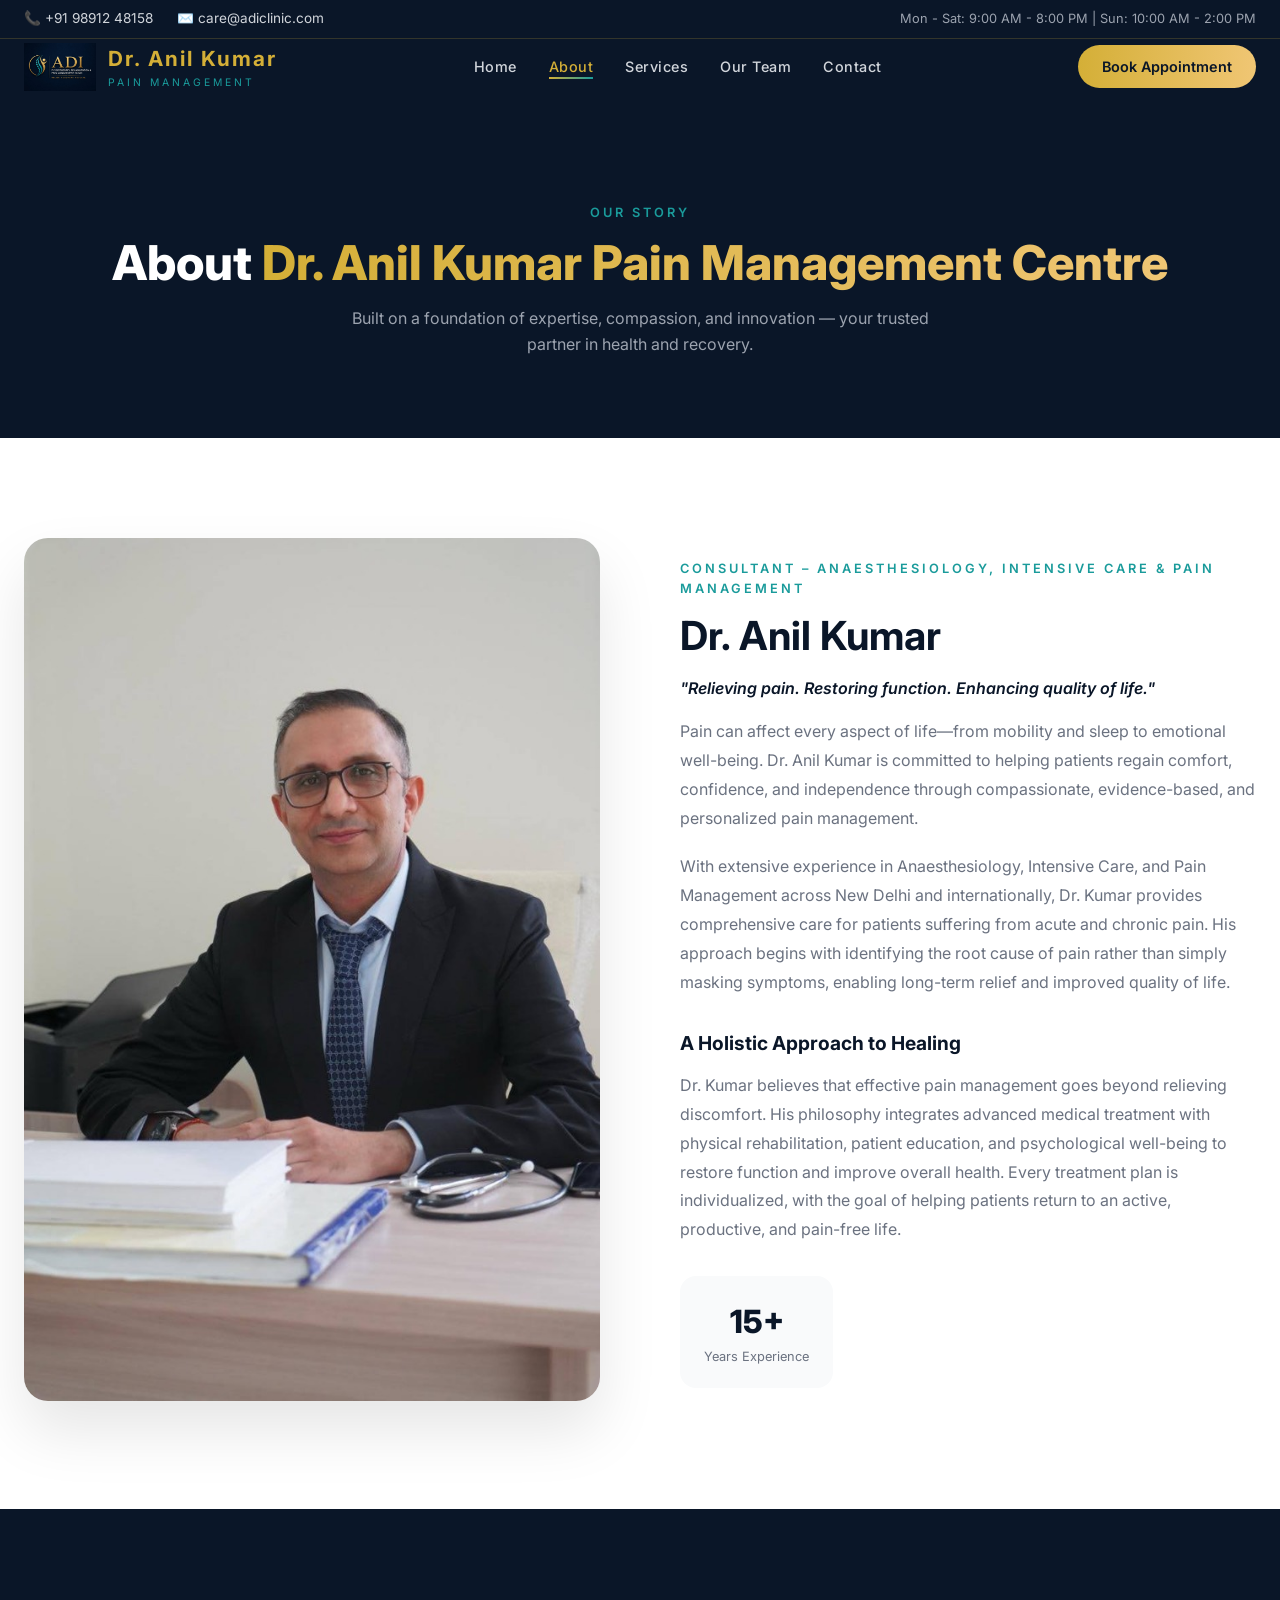
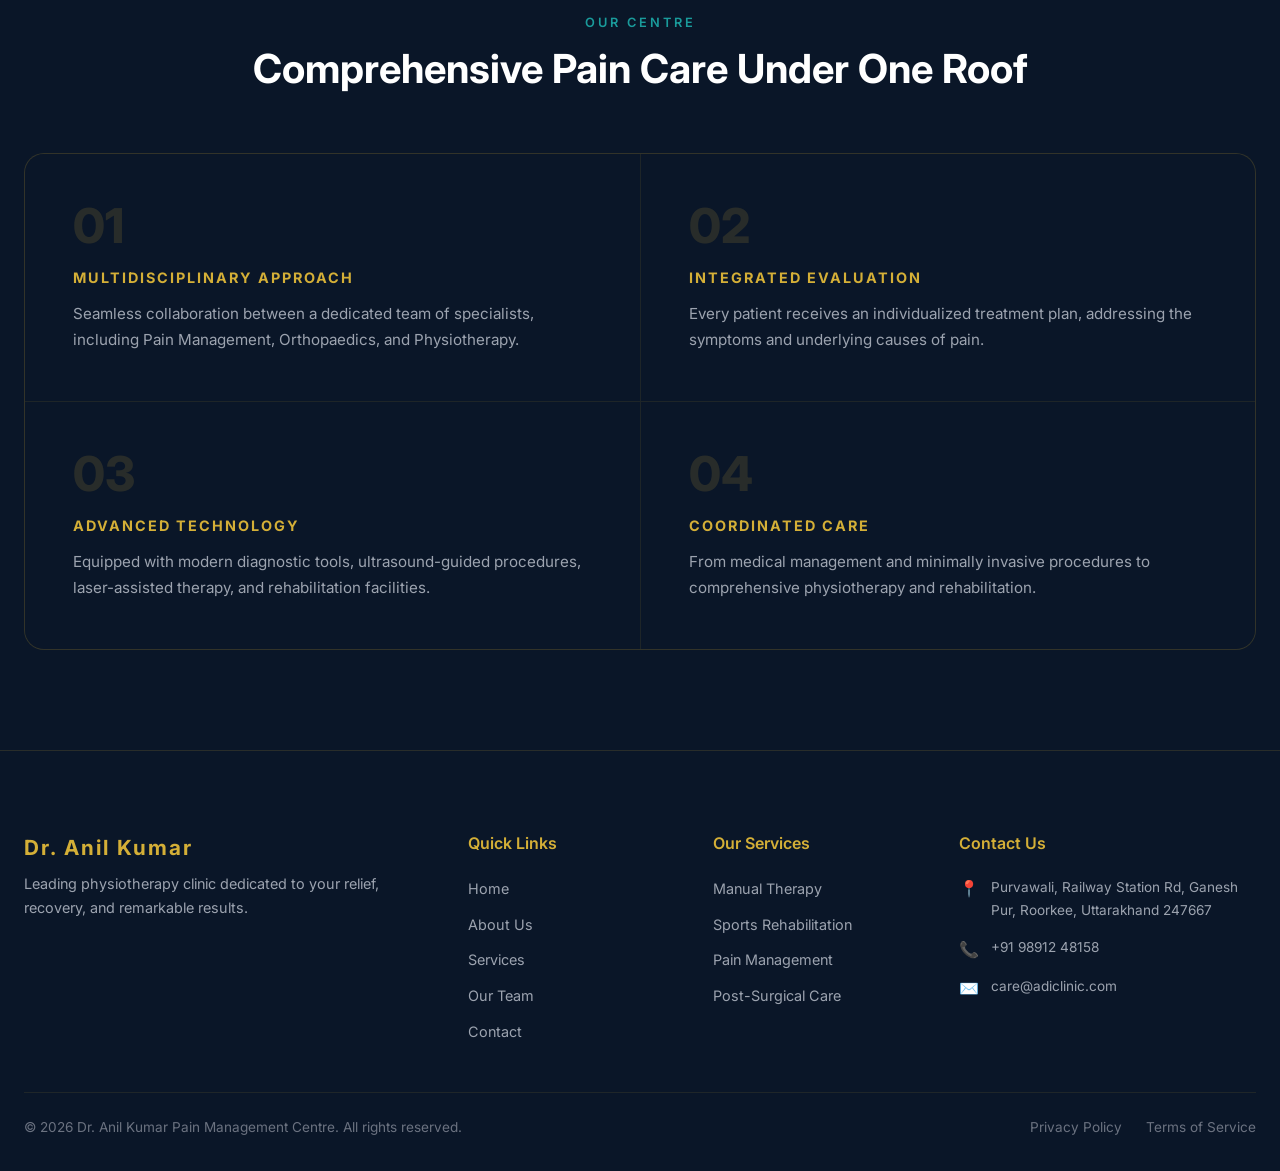
==== commit a271eec0: "Remove default ADI Clinic references and dummy testimonials" ====
--- a/about.html
+++ b/about.html
@@ -3,8 +3,8 @@
 <head>
     <meta charset="UTF-8">
     <meta name="viewport" content="width=device-width, initial-scale=1.0">
-    <meta name="description" content="About ADI Physiotherapy Clinic - Our story, philosophy, and commitment to exceptional patient care.">
-    <title>About Us | ADI Physiotherapy Clinic</title>
+    <meta name="description" content="About Dr. Anil Kumar Pain Management Centre - Our story, philosophy, and commitment to exceptional patient care.">
+    <title>About Us | Dr. Anil Kumar Pain Management Centre</title>
     <link href="https://fonts.googleapis.com/css2?family=Inter:wght@300;400;500;600;700;800&display=swap" rel="stylesheet">
     <link rel="stylesheet" href="css/style.css">
 </head>
@@ -24,15 +24,15 @@
     <header id="main-header" class="scrolled">
         <nav class="container">
             <a href="index.html" class="logo-wrap">
-                <img src="images/logo.png" alt="ADI Clinic Logo" class="logo-img" onerror="this.style.display='none'">
-                <div><div class="logo-text-main">ADI</div><div class="logo-text-sub">PHYSIOTHERAPY</div></div>
+                <img src="images/logo.png" alt="Dr. Anil Kumar Pain Management Centre Logo" class="logo-img" onerror="this.style.display='none'">
+                <div><div class="logo-text-main">Dr. Anil Kumar</div><div class="logo-text-sub">PAIN MANAGEMENT</div></div>
             </a>
             <ul class="nav-links">
                 <li><a href="index.html">Home</a></li>
                 <li><a href="about.html" class="active">About</a></li>
                 <li><a href="services.html">Services</a></li>
                 <li><a href="team.html">Our Team</a></li>
-                <li><a href="testimonials.html">Testimonials</a></li>
+                
                 <li><a href="contact.html">Contact</a></li>
             </ul>
             <a href="contact.html" class="btn-nav">Book Appointment</a>
@@ -45,7 +45,7 @@
         <a href="about.html">About</a>
         <a href="services.html">Services</a>
         <a href="team.html">Our Team</a>
-        <a href="testimonials.html">Testimonials</a>
+        
         <a href="contact.html">Contact</a>
     </div>
 
@@ -53,7 +53,7 @@
     <section style="background:var(--navy); padding: 160px 0 80px; text-align:center;">
         <div class="container">
             <span class="section-tag fade-up">Our Story</span>
-            <h1 class="hero-title fade-up" style="font-size:3rem; color:var(--white);">About <span>ADI Clinic</span></h1>
+            <h1 class="hero-title fade-up" style="font-size:3rem; color:var(--white);">About <span>Dr. Anil Kumar Pain Management Centre</span></h1>
             <p style="color:var(--gray-400); max-width:600px; margin:16px auto 0;" class="fade-up">Built on a foundation of expertise, compassion, and innovation — your trusted partner in health and recovery.</p>
         </div>
     </section>
@@ -107,14 +107,14 @@
         <div class="container">
             <div class="footer-grid">
                 <div class="footer-col">
-                    <div class="logo-text-main" style="margin-bottom:8px;">ADI</div>
+                    <div class="logo-text-main" style="margin-bottom:8px;">Dr. Anil Kumar</div>
                     <p>Leading physiotherapy clinic dedicated to your relief, recovery, and remarkable results.</p>
                 </div>
                 <div class="footer-col"><h3>Quick Links</h3><ul><li><a href="index.html">Home</a></li><li><a href="about.html">About Us</a></li><li><a href="services.html">Services</a></li><li><a href="team.html">Our Team</a></li><li><a href="contact.html">Contact</a></li></ul></div>
                 <div class="footer-col"><h3>Our Services</h3><ul><li><a href="services.html">Manual Therapy</a></li><li><a href="services.html">Sports Rehabilitation</a></li><li><a href="services.html">Pain Management</a></li><li><a href="services.html">Post-Surgical Care</a></li></ul></div>
                 <div class="footer-col"><h3>Contact Us</h3><div class="footer-ci"><span>📍</span><p>Purvawali, Railway Station Rd, Ganesh Pur, Roorkee, Uttarakhand 247667</p></div><div class="footer-ci"><span>📞</span><a href="tel:+919891248158">+91 98912 48158</a></div><div class="footer-ci"><span>✉️</span><a href="mailto:care@adiclinic.com">care@adiclinic.com</a></div></div>
             </div>
-            <div class="footer-bottom"><p>&copy; 2026 ADI Physiotherapy Clinic. All rights reserved.</p><div class="footer-bottom-links"><a href="#">Privacy Policy</a><a href="#">Terms of Service</a></div></div>
+            <div class="footer-bottom"><p>&copy; 2026 Dr. Anil Kumar Pain Management Centre. All rights reserved.</p><div class="footer-bottom-links"><a href="#">Privacy Policy</a><a href="#">Terms of Service</a></div></div>
         </div>
     </footer>
 
@@ -122,3 +122,4 @@
 </body>
 </html>
 
+
